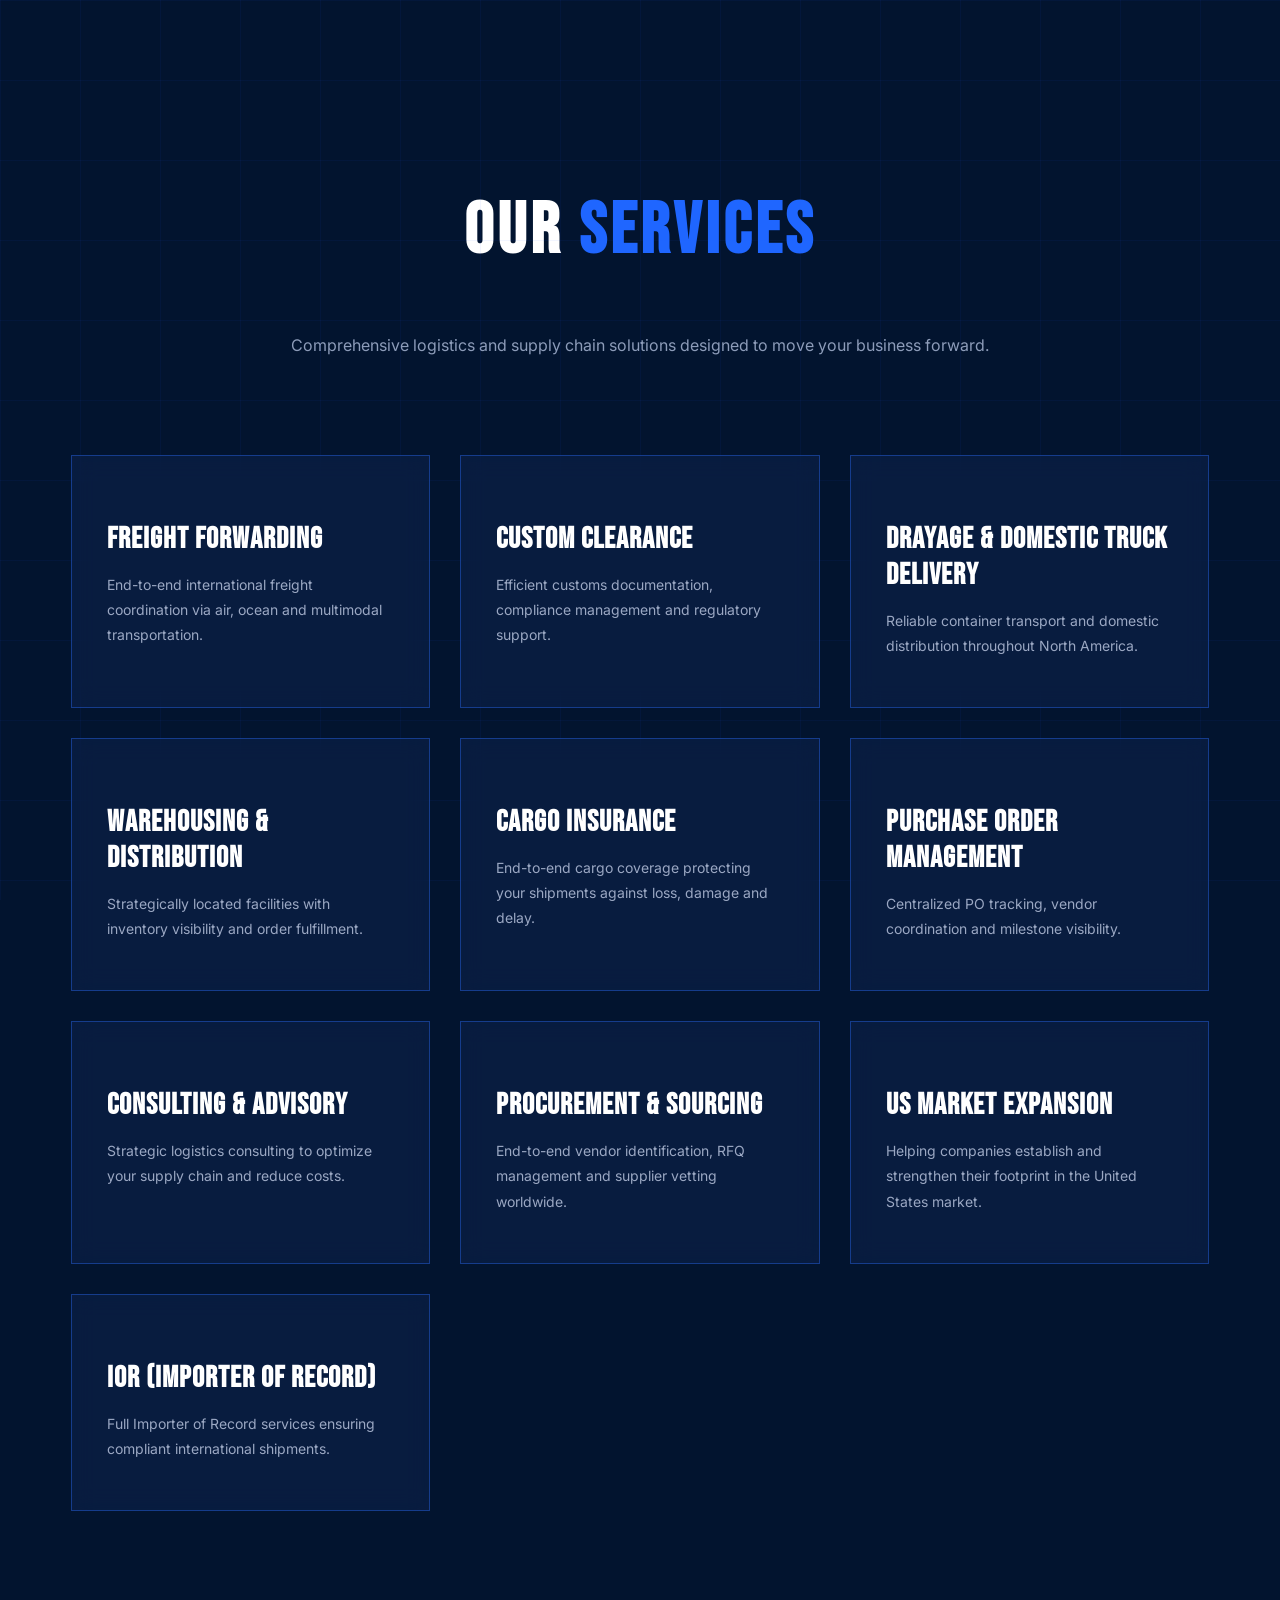
==== services.html @ 688cd77d "edits" ====
<!DOCTYPE html>
<html lang="en">
<head>
<meta charset="UTF-8">
<meta name="viewport" content="width=device-width, initial-scale=1.0">

<title>Our Services | Aeromar</title>

<link rel="stylesheet" href="css/services.css">

<link href="https://fonts.googleapis.com/css2?family=Inter:wght@300;400;500;600;700;800&display=swap" rel="stylesheet">

<link href="https://fonts.googleapis.com/css2?family=Bebas+Neue&display=swap" rel="stylesheet">

</head>

<body>

<div class="background-grid"></div>

<section class="hero">

    <h1>OUR <span>SERVICES</span></h1>

    <p>
        Comprehensive logistics and supply chain solutions
        designed to move your business forward.
    </p>

</section>

<section class="services-grid">

    <div class="service-card">
        <h3>Freight Forwarding</h3>
        <p>End-to-end international freight coordination via air, ocean and multimodal transportation.</p>
    </div>

    <div class="service-card">
        <h3>Custom Clearance</h3>
        <p>Efficient customs documentation, compliance management and regulatory support.</p>
    </div>

    <div class="service-card">
        <h3>Drayage & Domestic Truck Delivery</h3>
        <p>Reliable container transport and domestic distribution throughout North America.</p>
    </div>

    <div class="service-card">
        <h3>Warehousing & Distribution</h3>
        <p>Strategically located facilities with inventory visibility and order fulfillment.</p>
    </div>

    <div class="service-card">
        <h3>Cargo Insurance</h3>
        <p>End-to-end cargo coverage protecting your shipments against loss, damage and delay.</p>
    </div>

    <div class="service-card">
        <h3>Purchase Order Management</h3>
        <p>Centralized PO tracking, vendor coordination and milestone visibility.</p>
    </div>

    <div class="service-card">
        <h3>Consulting & Advisory</h3>
        <p>Strategic logistics consulting to optimize your supply chain and reduce costs.</p>
    </div>

    <div class="service-card">
        <h3>Procurement & Sourcing</h3>
        <p>End-to-end vendor identification, RFQ management and supplier vetting worldwide.</p>
    </div>

    <div class="service-card">
        <h3>US Market Expansion</h3>
        <p>Helping companies establish and strengthen their footprint in the United States market.</p>
    </div>

    <div class="service-card">
        <h3>IOR (Importer of Record)</h3>
        <p>Full Importer of Record services ensuring compliant international shipments.</p>
    </div>

</section>

<script src="js/services.js"></script>

</body>
</html>
---- css/services.css ----
body{
    font-family:Inter,sans-serif;
    background:#02142f;
    color:white;
    overflow-x:hidden;
}

.background-grid{
    position:fixed;
    inset:0;

    background:
      linear-gradient(rgba(41,91,255,.12) 1px,transparent 1px),
      linear-gradient(90deg,rgba(41,91,255,.12) 1px,transparent 1px);

    background-size:80px 80px;
    opacity:.5;
    pointer-events:none;
}

.hero{
    text-align:center;
    padding:120px 20px 80px;
}

.hero h1{
    font-family:'Bebas Neue';
    font-size:72px;
    letter-spacing:4px;
}

.hero span{
    color:#1f66ff;
}

.hero p{
    color:#8d9cb9;
    max-width:700px;
    margin:20px auto;
}

.services-grid{
    width:min(1200px,90%);
    margin:auto;

    display:grid;
    grid-template-columns:repeat(auto-fit,minmax(320px,1fr));
    gap:30px;

    padding-bottom:120px;
}

.service-card{
    background:rgba(20,45,95,.35);
    border:1px solid rgba(44,110,255,.4);

    padding:35px;

    backdrop-filter:blur(12px);

    opacity:0;
    transform:translateY(30px);

    transition:.35s;
}

.service-card.visible{
    opacity:1;
    transform:translateY(0);
}

.service-card:hover{
    border-color:#2367ff;
    transform:translateY(-6px);
}

.service-card h3{
    font-family:'Bebas Neue';
    letter-spacing:1px;
    font-size:30px;
    margin-bottom:15px;
}

.service-card p{
    color:#9ba8c3;
    line-height:1.8;
    font-size:14px;
}
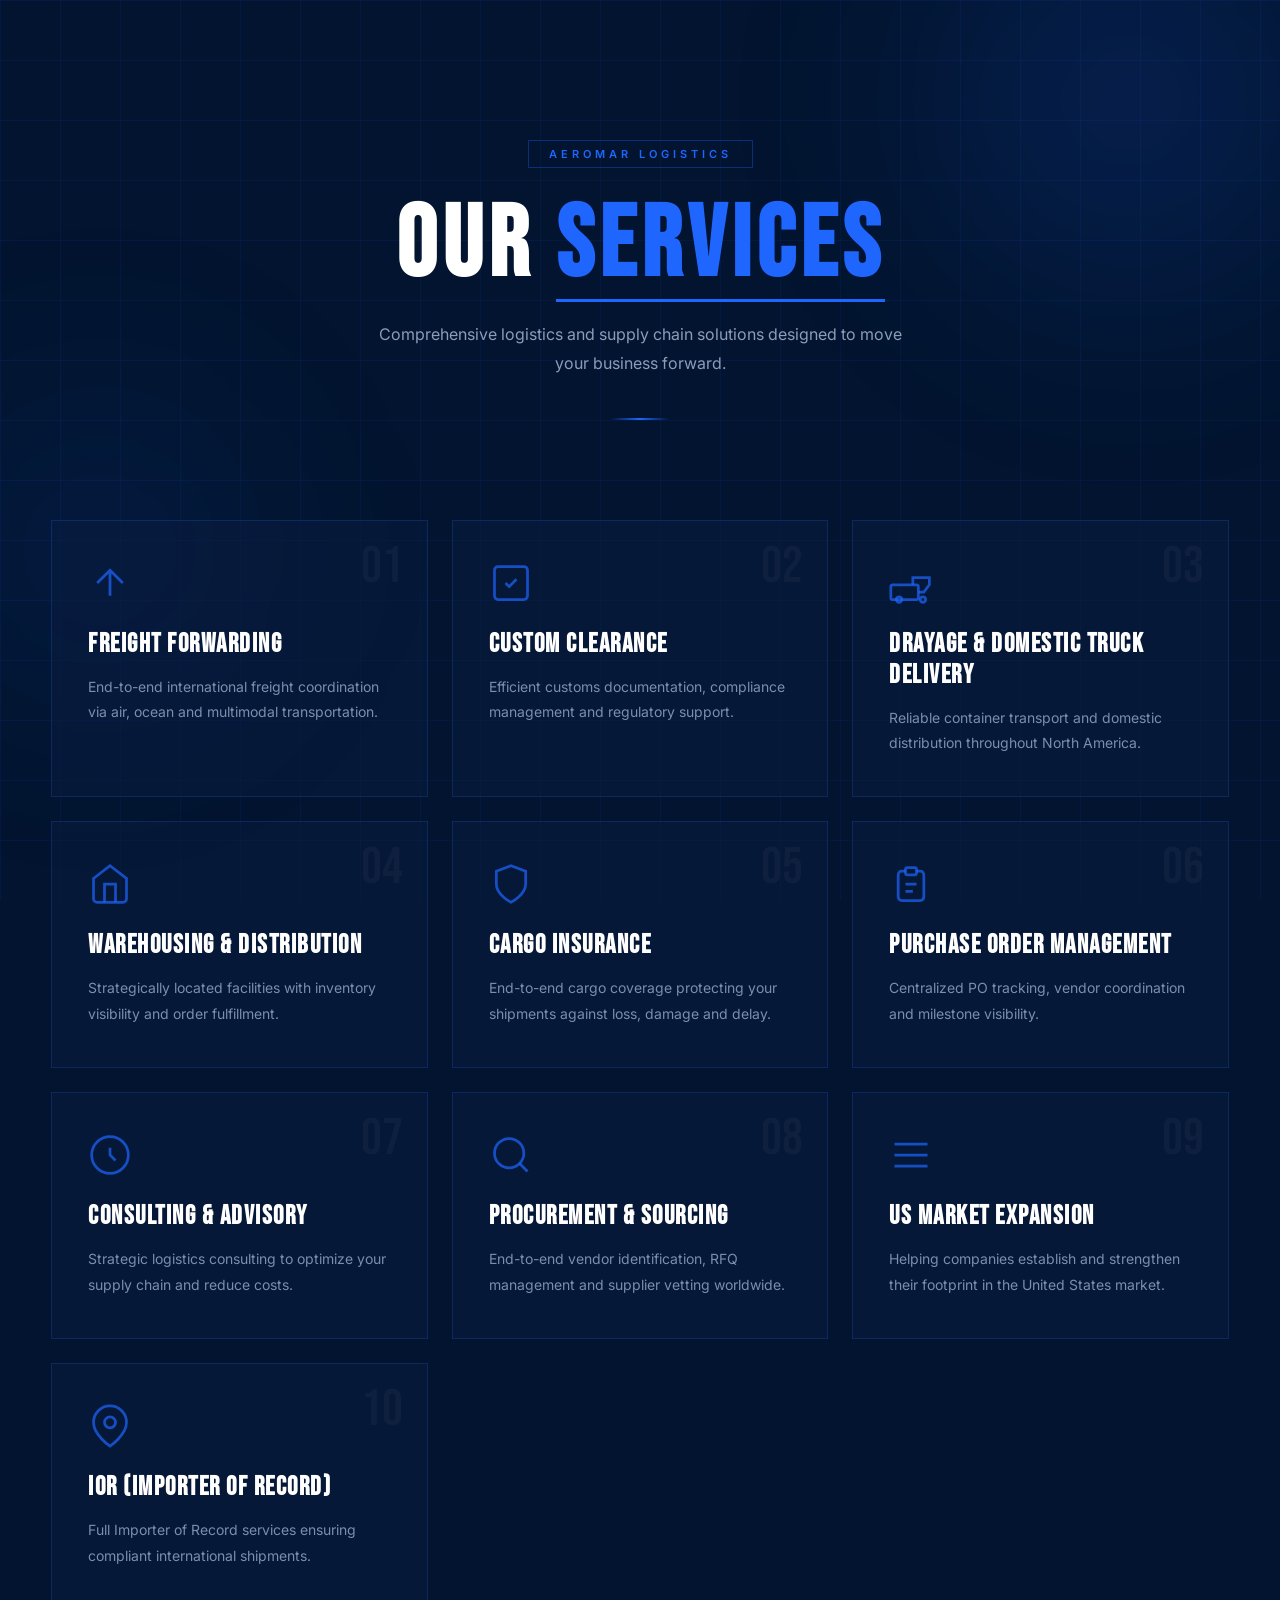
==== commit 5cae2e29: "chnages" ====
--- a/services.html
+++ b/services.html
@@ -3,87 +3,128 @@
 <head>
 <meta charset="UTF-8">
 <meta name="viewport" content="width=device-width, initial-scale=1.0">
-
 <title>Our Services | Aeromar</title>
-
 <link rel="stylesheet" href="css/services.css">
-
 <link href="https://fonts.googleapis.com/css2?family=Inter:wght@300;400;500;600;700;800&display=swap" rel="stylesheet">
-
 <link href="https://fonts.googleapis.com/css2?family=Bebas+Neue&display=swap" rel="stylesheet">
-
 </head>
-
 <body>
 
 <div class="background-grid"></div>
+<div class="orb orb-1"></div>
+<div class="orb orb-2"></div>
 
 <section class="hero">
-
-    <h1>OUR <span>SERVICES</span></h1>
-
-    <p>
-        Comprehensive logistics and supply chain solutions
-        designed to move your business forward.
-    </p>
-
+  <div class="hero-badge">AEROMAR LOGISTICS</div>
+  <h1>OUR <span>SERVICES</span></h1>
+  <p>Comprehensive logistics and supply chain solutions designed to move your business forward.</p>
+  <div class="hero-line"></div>
 </section>
 
 <section class="services-grid">
 
-    <div class="service-card">
-        <h3>Freight Forwarding</h3>
-        <p>End-to-end international freight coordination via air, ocean and multimodal transportation.</p>
+  <div class="service-card" data-index="0">
+    <div class="card-icon">
+      <svg viewBox="0 0 24 24" fill="none" stroke="currentColor" stroke-width="1.5"><path d="M12 19V5M5 12l7-7 7 7"/></svg>
     </div>
+    <div class="card-number">01</div>
+    <h3>Freight Forwarding</h3>
+    <p>End-to-end international freight coordination via air, ocean and multimodal transportation.</p>
+    <div class="card-glow"></div>
+  </div>
 
-    <div class="service-card">
-        <h3>Custom Clearance</h3>
-        <p>Efficient customs documentation, compliance management and regulatory support.</p>
+  <div class="service-card" data-index="1">
+    <div class="card-icon">
+      <svg viewBox="0 0 24 24" fill="none" stroke="currentColor" stroke-width="1.5"><rect x="3" y="3" width="18" height="18" rx="2"/><path d="M9 12l2 2 4-4"/></svg>
     </div>
+    <div class="card-number">02</div>
+    <h3>Custom Clearance</h3>
+    <p>Efficient customs documentation, compliance management and regulatory support.</p>
+    <div class="card-glow"></div>
+  </div>
 
-    <div class="service-card">
-        <h3>Drayage & Domestic Truck Delivery</h3>
-        <p>Reliable container transport and domestic distribution throughout North America.</p>
+  <div class="service-card" data-index="2">
+    <div class="card-icon">
+      <svg viewBox="0 0 24 24" fill="none" stroke="currentColor" stroke-width="1.5"><rect x="1" y="13" width="15" height="8" rx="1"/><path d="M16 17h3l3-4V9h-9v4"/><circle cx="5.5" cy="21" r="1.5"/><circle cx="18.5" cy="21" r="1.5"/></svg>
     </div>
+    <div class="card-number">03</div>
+    <h3>Drayage & Domestic Truck Delivery</h3>
+    <p>Reliable container transport and domestic distribution throughout North America.</p>
+    <div class="card-glow"></div>
+  </div>
 
-    <div class="service-card">
-        <h3>Warehousing & Distribution</h3>
-        <p>Strategically located facilities with inventory visibility and order fulfillment.</p>
+  <div class="service-card" data-index="3">
+    <div class="card-icon">
+      <svg viewBox="0 0 24 24" fill="none" stroke="currentColor" stroke-width="1.5"><path d="M3 9l9-7 9 7v11a2 2 0 01-2 2H5a2 2 0 01-2-2z"/><polyline points="9 22 9 12 15 12 15 22"/></svg>
     </div>
+    <div class="card-number">04</div>
+    <h3>Warehousing & Distribution</h3>
+    <p>Strategically located facilities with inventory visibility and order fulfillment.</p>
+    <div class="card-glow"></div>
+  </div>
 
-    <div class="service-card">
-        <h3>Cargo Insurance</h3>
-        <p>End-to-end cargo coverage protecting your shipments against loss, damage and delay.</p>
+  <div class="service-card" data-index="4">
+    <div class="card-icon">
+      <svg viewBox="0 0 24 24" fill="none" stroke="currentColor" stroke-width="1.5"><path d="M12 22s8-4 8-10V5l-8-3-8 3v7c0 6 8 10 8 10z"/></svg>
     </div>
+    <div class="card-number">05</div>
+    <h3>Cargo Insurance</h3>
+    <p>End-to-end cargo coverage protecting your shipments against loss, damage and delay.</p>
+    <div class="card-glow"></div>
+  </div>
 
-    <div class="service-card">
-        <h3>Purchase Order Management</h3>
-        <p>Centralized PO tracking, vendor coordination and milestone visibility.</p>
+  <div class="service-card" data-index="5">
+    <div class="card-icon">
+      <svg viewBox="0 0 24 24" fill="none" stroke="currentColor" stroke-width="1.5"><path d="M9 5H7a2 2 0 00-2 2v12a2 2 0 002 2h10a2 2 0 002-2V7a2 2 0 00-2-2h-2"/><rect x="9" y="3" width="6" height="4" rx="1"/><path d="M9 12h6M9 16h4"/></svg>
     </div>
+    <div class="card-number">06</div>
+    <h3>Purchase Order Management</h3>
+    <p>Centralized PO tracking, vendor coordination and milestone visibility.</p>
+    <div class="card-glow"></div>
+  </div>
 
-    <div class="service-card">
-        <h3>Consulting & Advisory</h3>
-        <p>Strategic logistics consulting to optimize your supply chain and reduce costs.</p>
+  <div class="service-card" data-index="6">
+    <div class="card-icon">
+      <svg viewBox="0 0 24 24" fill="none" stroke="currentColor" stroke-width="1.5"><circle cx="12" cy="12" r="10"/><path d="M12 8v4l3 3"/></svg>
     </div>
+    <div class="card-number">07</div>
+    <h3>Consulting & Advisory</h3>
+    <p>Strategic logistics consulting to optimize your supply chain and reduce costs.</p>
+    <div class="card-glow"></div>
+  </div>
 
-    <div class="service-card">
-        <h3>Procurement & Sourcing</h3>
-        <p>End-to-end vendor identification, RFQ management and supplier vetting worldwide.</p>
+  <div class="service-card" data-index="7">
+    <div class="card-icon">
+      <svg viewBox="0 0 24 24" fill="none" stroke="currentColor" stroke-width="1.5"><circle cx="11" cy="11" r="8"/><path d="M21 21l-4.35-4.35"/></svg>
     </div>
+    <div class="card-number">08</div>
+    <h3>Procurement & Sourcing</h3>
+    <p>End-to-end vendor identification, RFQ management and supplier vetting worldwide.</p>
+    <div class="card-glow"></div>
+  </div>
 
-    <div class="service-card">
-        <h3>US Market Expansion</h3>
-        <p>Helping companies establish and strengthen their footprint in the United States market.</p>
+  <div class="service-card" data-index="8">
+    <div class="card-icon">
+      <svg viewBox="0 0 24 24" fill="none" stroke="currentColor" stroke-width="1.5"><path d="M3 12h18M3 6h18M3 18h18"/></svg>
     </div>
+    <div class="card-number">09</div>
+    <h3>US Market Expansion</h3>
+    <p>Helping companies establish and strengthen their footprint in the United States market.</p>
+    <div class="card-glow"></div>
+  </div>
 
-    <div class="service-card">
-        <h3>IOR (Importer of Record)</h3>
-        <p>Full Importer of Record services ensuring compliant international shipments.</p>
+  <div class="service-card" data-index="9">
+    <div class="card-icon">
+      <svg viewBox="0 0 24 24" fill="none" stroke="currentColor" stroke-width="1.5"><path d="M21 10c0 7-9 13-9 13s-9-6-9-13a9 9 0 0118 0z"/><circle cx="12" cy="10" r="3"/></svg>
     </div>
+    <div class="card-number">10</div>
+    <h3>IOR (Importer of Record)</h3>
+    <p>Full Importer of Record services ensuring compliant international shipments.</p>
+    <div class="card-glow"></div>
+  </div>
 
 </section>
 
 <script src="js/services.js"></script>
-
 </body>
 </html>
--- a/css/services.css
+++ b/css/services.css
@@ -1,88 +1,252 @@
-body{
-    font-family:Inter,sans-serif;
-    background:#02142f;
-    color:white;
-    overflow-x:hidden;
-}
-
-.background-grid{
-    position:fixed;
-    inset:0;
-
-    background:
-      linear-gradient(rgba(41,91,255,.12) 1px,transparent 1px),
-      linear-gradient(90deg,rgba(41,91,255,.12) 1px,transparent 1px);
-
-    background-size:80px 80px;
-    opacity:.5;
-    pointer-events:none;
-}
-
-.hero{
-    text-align:center;
-    padding:120px 20px 80px;
-}
-
-.hero h1{
-    font-family:'Bebas Neue';
-    font-size:72px;
-    letter-spacing:4px;
-}
-
-.hero span{
-    color:#1f66ff;
-}
-
-.hero p{
-    color:#8d9cb9;
-    max-width:700px;
-    margin:20px auto;
-}
-
-.services-grid{
-    width:min(1200px,90%);
-    margin:auto;
-
-    display:grid;
-    grid-template-columns:repeat(auto-fit,minmax(320px,1fr));
-    gap:30px;
-
-    padding-bottom:120px;
-}
-
-.service-card{
-    background:rgba(20,45,95,.35);
-    border:1px solid rgba(44,110,255,.4);
-
-    padding:35px;
-
-    backdrop-filter:blur(12px);
-
-    opacity:0;
-    transform:translateY(30px);
-
-    transition:.35s;
-}
-
-.service-card.visible{
-    opacity:1;
-    transform:translateY(0);
-}
-
-.service-card:hover{
-    border-color:#2367ff;
-    transform:translateY(-6px);
-}
-
-.service-card h3{
-    font-family:'Bebas Neue';
-    letter-spacing:1px;
-    font-size:30px;
-    margin-bottom:15px;
-}
-
-.service-card p{
-    color:#9ba8c3;
-    line-height:1.8;
-    font-size:14px;
+*, *::before, *::after {
+  box-sizing: border-box;
+  margin: 0;
+  padding: 0;
+}
+
+body {
+  font-family: Inter, sans-serif;
+  background: #02142f;
+  color: white;
+  overflow-x: hidden;
+  min-height: 100vh;
+}
+
+/* Grid background */
+.background-grid {
+  position: fixed;
+  inset: 0;
+  background:
+    linear-gradient(rgba(41,91,255,.08) 1px, transparent 1px),
+    linear-gradient(90deg, rgba(41,91,255,.08) 1px, transparent 1px);
+  background-size: 60px 60px;
+  pointer-events: none;
+  z-index: 0;
+}
+
+/* Ambient orbs */
+.orb {
+  position: fixed;
+  border-radius: 50%;
+  filter: blur(80px);
+  pointer-events: none;
+  z-index: 0;
+}
+
+.orb-1 {
+  width: 600px;
+  height: 600px;
+  background: radial-gradient(circle, rgba(31,102,255,.18) 0%, transparent 70%);
+  top: -200px;
+  right: -150px;
+  animation: orbFloat 12s ease-in-out infinite;
+}
+
+.orb-2 {
+  width: 500px;
+  height: 500px;
+  background: radial-gradient(circle, rgba(31,102,255,.10) 0%, transparent 70%);
+  bottom: 100px;
+  left: -150px;
+  animation: orbFloat 15s ease-in-out infinite reverse;
+}
+
+@keyframes orbFloat {
+  0%, 100% { transform: translate(0, 0); }
+  50% { transform: translate(30px, -40px); }
+}
+
+/* Hero */
+.hero {
+  position: relative;
+  z-index: 1;
+  text-align: center;
+  padding: 140px 20px 100px;
+}
+
+.hero-badge {
+  display: inline-block;
+  font-size: 11px;
+  font-weight: 600;
+  letter-spacing: 4px;
+  color: #1f66ff;
+  border: 1px solid rgba(31,102,255,.35);
+  padding: 6px 20px;
+  margin-bottom: 28px;
+  text-transform: uppercase;
+  animation: fadeDown .8s ease both;
+}
+
+.hero h1 {
+  font-family: 'Bebas Neue', sans-serif;
+  font-size: clamp(60px, 10vw, 100px);
+  letter-spacing: 6px;
+  line-height: 1;
+  animation: fadeDown .8s .15s ease both;
+}
+
+.hero span {
+  color: #1f66ff;
+  position: relative;
+}
+
+.hero span::after {
+  content: '';
+  position: absolute;
+  bottom: 4px;
+  left: 0;
+  right: 0;
+  height: 3px;
+  background: #1f66ff;
+  transform: scaleX(0);
+  transform-origin: left;
+  animation: lineExpand 1s .9s ease forwards;
+}
+
+@keyframes lineExpand {
+  to { transform: scaleX(1); }
+}
+
+.hero p {
+  color: #8d9cb9;
+  max-width: 560px;
+  margin: 24px auto 0;
+  font-size: 16px;
+  line-height: 1.8;
+  animation: fadeDown .8s .3s ease both;
+}
+
+.hero-line {
+  width: 60px;
+  height: 2px;
+  background: linear-gradient(90deg, transparent, #1f66ff, transparent);
+  margin: 40px auto 0;
+  animation: fadeDown .8s .4s ease both;
+}
+
+/* Services grid */
+.services-grid {
+  position: relative;
+  z-index: 1;
+  width: min(1280px, 92%);
+  margin: 0 auto;
+  display: grid;
+  grid-template-columns: repeat(auto-fit, minmax(300px, 1fr));
+  gap: 24px;
+  padding-bottom: 140px;
+}
+
+/* Service card */
+.service-card {
+  position: relative;
+  background: rgba(10, 28, 65, 0.5);
+  border: 1px solid rgba(44, 110, 255, 0.2);
+  padding: 40px 36px;
+  overflow: hidden;
+  cursor: default;
+  opacity: 0;
+  transform: translateY(40px);
+  transition: opacity .5s ease, transform .5s ease, border-color .3s ease;
+}
+
+.service-card.visible {
+  opacity: 1;
+  transform: translateY(0);
+}
+
+.service-card:hover {
+  border-color: rgba(31, 102, 255, 0.7);
+  transform: translateY(-6px);
+}
+
+.service-card:hover .card-glow {
+  opacity: 1;
+}
+
+.service-card:hover .card-icon svg {
+  stroke: #1f66ff;
+  transform: scale(1.1);
+}
+
+.service-card:hover .card-number {
+  color: rgba(31, 102, 255, 0.4);
+}
+
+/* Top accent line per card */
+.service-card::before {
+  content: '';
+  position: absolute;
+  top: 0;
+  left: 0;
+  right: 0;
+  height: 2px;
+  background: linear-gradient(90deg, transparent, #1f66ff, transparent);
+  transform: scaleX(0);
+  transition: transform .4s ease;
+}
+
+.service-card:hover::before {
+  transform: scaleX(1);
+}
+
+/* Glow effect */
+.card-glow {
+  position: absolute;
+  inset: 0;
+  background: radial-gradient(ellipse at 50% 0%, rgba(31,102,255,.08) 0%, transparent 70%);
+  opacity: 0;
+  transition: opacity .4s ease;
+  pointer-events: none;
+}
+
+/* Card number */
+.card-number {
+  position: absolute;
+  top: 20px;
+  right: 24px;
+  font-family: 'Bebas Neue', sans-serif;
+  font-size: 52px;
+  color: rgba(255,255,255,.04);
+  line-height: 1;
+  transition: color .3s ease;
+  user-select: none;
+}
+
+/* Card icon */
+.card-icon {
+  width: 44px;
+  height: 44px;
+  margin-bottom: 24px;
+}
+
+.card-icon svg {
+  width: 100%;
+  height: 100%;
+  stroke: rgba(31,102,255,.7);
+  transition: stroke .3s ease, transform .3s ease;
+}
+
+/* Card text */
+.service-card h3 {
+  font-family: 'Bebas Neue', sans-serif;
+  font-size: 26px;
+  letter-spacing: 1.5px;
+  margin-bottom: 14px;
+  color: #fff;
+  position: relative;
+  z-index: 1;
+}
+
+.service-card p {
+  color: #7a8fad;
+  line-height: 1.85;
+  font-size: 14px;
+  position: relative;
+  z-index: 1;
+}
+
+/* Animations */
+@keyframes fadeDown {
+  from { opacity: 0; transform: translateY(-20px); }
+  to   { opacity: 1; transform: translateY(0); }
 }
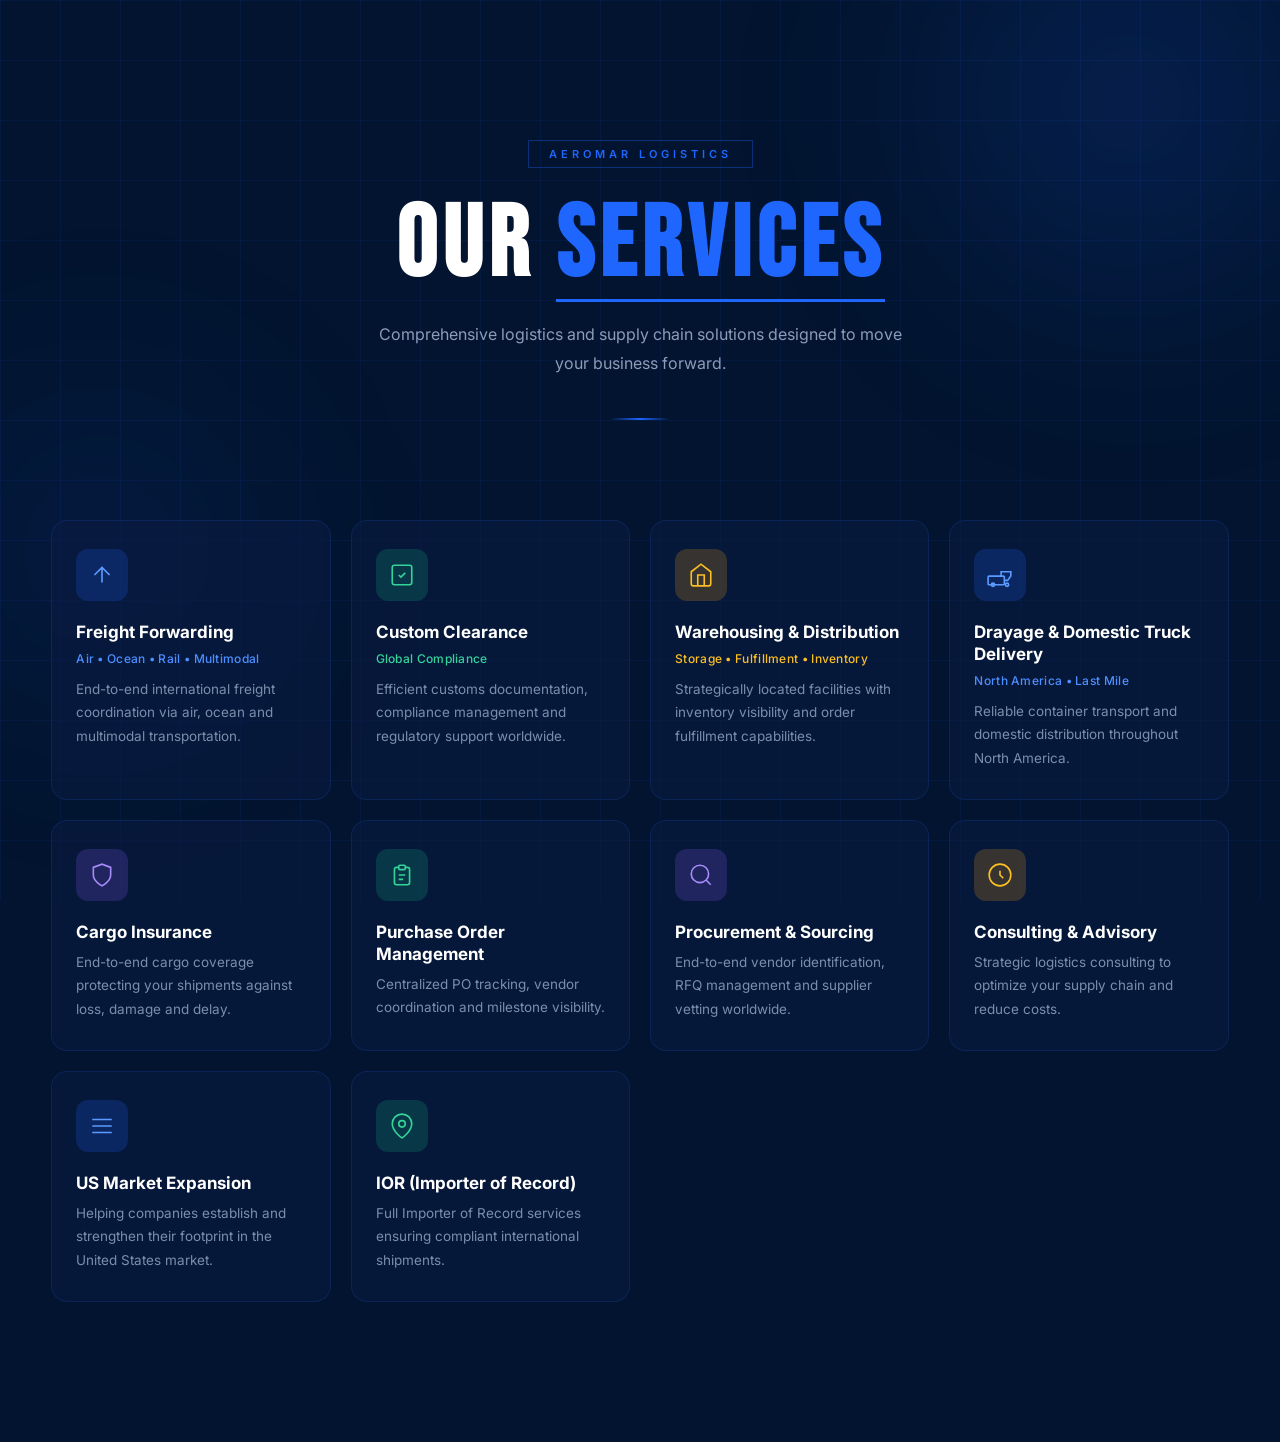
==== commit a44fc803: "chnages" ====
--- a/services.html
+++ b/services.html
@@ -27,79 +27,75 @@
     <div class="card-icon">
       <svg viewBox="0 0 24 24" fill="none" stroke="currentColor" stroke-width="1.5"><path d="M12 19V5M5 12l7-7 7 7"/></svg>
     </div>
-    <div class="card-number">01</div>
     <h3>Freight Forwarding</h3>
-    <p>End-to-end international freight coordination via air, ocean and multimodal transportation.</p>
+    <p class="card-tag">Air • Ocean • Rail • Multimodal</p>
+    <p class="card-desc">End-to-end international freight coordination via air, ocean and multimodal transportation.</p>
     <div class="card-glow"></div>
   </div>
 
   <div class="service-card" data-index="1">
-    <div class="card-icon">
+    <div class="card-icon green">
       <svg viewBox="0 0 24 24" fill="none" stroke="currentColor" stroke-width="1.5"><rect x="3" y="3" width="18" height="18" rx="2"/><path d="M9 12l2 2 4-4"/></svg>
     </div>
-    <div class="card-number">02</div>
     <h3>Custom Clearance</h3>
-    <p>Efficient customs documentation, compliance management and regulatory support.</p>
+    <p class="card-tag green">Global Compliance</p>
+    <p class="card-desc">Efficient customs documentation, compliance management and regulatory support worldwide.</p>
     <div class="card-glow"></div>
   </div>
 
   <div class="service-card" data-index="2">
-    <div class="card-icon">
-      <svg viewBox="0 0 24 24" fill="none" stroke="currentColor" stroke-width="1.5"><rect x="1" y="13" width="15" height="8" rx="1"/><path d="M16 17h3l3-4V9h-9v4"/><circle cx="5.5" cy="21" r="1.5"/><circle cx="18.5" cy="21" r="1.5"/></svg>
+    <div class="card-icon orange">
+      <svg viewBox="0 0 24 24" fill="none" stroke="currentColor" stroke-width="1.5"><path d="M3 9l9-7 9 7v11a2 2 0 01-2 2H5a2 2 0 01-2-2z"/><polyline points="9 22 9 12 15 12 15 22"/></svg>
     </div>
-    <div class="card-number">03</div>
-    <h3>Drayage & Domestic Truck Delivery</h3>
-    <p>Reliable container transport and domestic distribution throughout North America.</p>
+    <h3>Warehousing & Distribution</h3>
+    <p class="card-tag orange">Storage • Fulfillment • Inventory</p>
+    <p class="card-desc">Strategically located facilities with inventory visibility and order fulfillment capabilities.</p>
     <div class="card-glow"></div>
   </div>
 
   <div class="service-card" data-index="3">
     <div class="card-icon">
-      <svg viewBox="0 0 24 24" fill="none" stroke="currentColor" stroke-width="1.5"><path d="M3 9l9-7 9 7v11a2 2 0 01-2 2H5a2 2 0 01-2-2z"/><polyline points="9 22 9 12 15 12 15 22"/></svg>
+      <svg viewBox="0 0 24 24" fill="none" stroke="currentColor" stroke-width="1.5"><rect x="1" y="13" width="15" height="8" rx="1"/><path d="M16 17h3l3-4V9h-9v4"/><circle cx="5.5" cy="21" r="1.5"/><circle cx="18.5" cy="21" r="1.5"/></svg>
     </div>
-    <div class="card-number">04</div>
-    <h3>Warehousing & Distribution</h3>
-    <p>Strategically located facilities with inventory visibility and order fulfillment.</p>
+    <h3>Drayage & Domestic Truck Delivery</h3>
+    <p class="card-tag">North America • Last Mile</p>
+    <p class="card-desc">Reliable container transport and domestic distribution throughout North America.</p>
     <div class="card-glow"></div>
   </div>
 
   <div class="service-card" data-index="4">
-    <div class="card-icon">
+    <div class="card-icon purple">
       <svg viewBox="0 0 24 24" fill="none" stroke="currentColor" stroke-width="1.5"><path d="M12 22s8-4 8-10V5l-8-3-8 3v7c0 6 8 10 8 10z"/></svg>
     </div>
-    <div class="card-number">05</div>
     <h3>Cargo Insurance</h3>
-    <p>End-to-end cargo coverage protecting your shipments against loss, damage and delay.</p>
+    <p class="card-desc">End-to-end cargo coverage protecting your shipments against loss, damage and delay.</p>
     <div class="card-glow"></div>
   </div>
 
   <div class="service-card" data-index="5">
-    <div class="card-icon">
+    <div class="card-icon green">
       <svg viewBox="0 0 24 24" fill="none" stroke="currentColor" stroke-width="1.5"><path d="M9 5H7a2 2 0 00-2 2v12a2 2 0 002 2h10a2 2 0 002-2V7a2 2 0 00-2-2h-2"/><rect x="9" y="3" width="6" height="4" rx="1"/><path d="M9 12h6M9 16h4"/></svg>
     </div>
-    <div class="card-number">06</div>
     <h3>Purchase Order Management</h3>
-    <p>Centralized PO tracking, vendor coordination and milestone visibility.</p>
+    <p class="card-desc">Centralized PO tracking, vendor coordination and milestone visibility.</p>
     <div class="card-glow"></div>
   </div>
 
   <div class="service-card" data-index="6">
-    <div class="card-icon">
-      <svg viewBox="0 0 24 24" fill="none" stroke="currentColor" stroke-width="1.5"><circle cx="12" cy="12" r="10"/><path d="M12 8v4l3 3"/></svg>
+    <div class="card-icon purple">
+      <svg viewBox="0 0 24 24" fill="none" stroke="currentColor" stroke-width="1.5"><circle cx="11" cy="11" r="8"/><path d="M21 21l-4.35-4.35"/></svg>
     </div>
-    <div class="card-number">07</div>
-    <h3>Consulting & Advisory</h3>
-    <p>Strategic logistics consulting to optimize your supply chain and reduce costs.</p>
+    <h3>Procurement & Sourcing</h3>
+    <p class="card-desc">End-to-end vendor identification, RFQ management and supplier vetting worldwide.</p>
     <div class="card-glow"></div>
   </div>
 
   <div class="service-card" data-index="7">
-    <div class="card-icon">
-      <svg viewBox="0 0 24 24" fill="none" stroke="currentColor" stroke-width="1.5"><circle cx="11" cy="11" r="8"/><path d="M21 21l-4.35-4.35"/></svg>
+    <div class="card-icon orange">
+      <svg viewBox="0 0 24 24" fill="none" stroke="currentColor" stroke-width="1.5"><circle cx="12" cy="12" r="10"/><path d="M12 8v4l3 3"/></svg>
     </div>
-    <div class="card-number">08</div>
-    <h3>Procurement & Sourcing</h3>
-    <p>End-to-end vendor identification, RFQ management and supplier vetting worldwide.</p>
+    <h3>Consulting & Advisory</h3>
+    <p class="card-desc">Strategic logistics consulting to optimize your supply chain and reduce costs.</p>
     <div class="card-glow"></div>
   </div>
 
@@ -107,19 +103,17 @@
     <div class="card-icon">
       <svg viewBox="0 0 24 24" fill="none" stroke="currentColor" stroke-width="1.5"><path d="M3 12h18M3 6h18M3 18h18"/></svg>
     </div>
-    <div class="card-number">09</div>
     <h3>US Market Expansion</h3>
-    <p>Helping companies establish and strengthen their footprint in the United States market.</p>
+    <p class="card-desc">Helping companies establish and strengthen their footprint in the United States market.</p>
     <div class="card-glow"></div>
   </div>
 
   <div class="service-card" data-index="9">
-    <div class="card-icon">
+    <div class="card-icon green">
       <svg viewBox="0 0 24 24" fill="none" stroke="currentColor" stroke-width="1.5"><path d="M21 10c0 7-9 13-9 13s-9-6-9-13a9 9 0 0118 0z"/><circle cx="12" cy="10" r="3"/></svg>
     </div>
-    <div class="card-number">10</div>
     <h3>IOR (Importer of Record)</h3>
-    <p>Full Importer of Record services ensuring compliant international shipments.</p>
+    <p class="card-desc">Full Importer of Record services ensuring compliant international shipments.</p>
     <div class="card-glow"></div>
   </div>
 
--- a/css/services.css
+++ b/css/services.css
@@ -126,27 +126,25 @@
 
 /* Services grid */
 .services-grid {
-  position: relative;
-  z-index: 1;
   width: min(1280px, 92%);
   margin: 0 auto;
   display: grid;
-  grid-template-columns: repeat(auto-fit, minmax(300px, 1fr));
-  gap: 24px;
+  grid-template-columns: repeat(4, 1fr);
+  gap: 20px;
   padding-bottom: 140px;
 }
 
-/* Service card */
 .service-card {
   position: relative;
-  background: rgba(10, 28, 65, 0.5);
-  border: 1px solid rgba(44, 110, 255, 0.2);
-  padding: 40px 36px;
+  background: rgba(10, 28, 65, 0.6);
+  border: 1px solid rgba(44, 110, 255, 0.15);
+  border-radius: 16px;
+  padding: 28px 24px;
   overflow: hidden;
   cursor: default;
   opacity: 0;
   transform: translateY(40px);
-  transition: opacity .5s ease, transform .5s ease, border-color .3s ease;
+  transition: opacity .5s ease, transform .5s ease, border-color .3s ease, background .3s ease;
 }
 
 .service-card.visible {
@@ -155,98 +153,105 @@
 }
 
 .service-card:hover {
-  border-color: rgba(31, 102, 255, 0.7);
-  transform: translateY(-6px);
+  border-color: rgba(31, 102, 255, 0.5);
+  background: rgba(15, 35, 80, 0.75);
+  transform: translateY(-4px);
 }
 
 .service-card:hover .card-glow {
   opacity: 1;
 }
 
-.service-card:hover .card-icon svg {
-  stroke: #1f66ff;
-  transform: scale(1.1);
-}
-
-.service-card:hover .card-number {
-  color: rgba(31, 102, 255, 0.4);
-}
-
-/* Top accent line per card */
-.service-card::before {
-  content: '';
-  position: absolute;
-  top: 0;
-  left: 0;
-  right: 0;
-  height: 2px;
-  background: linear-gradient(90deg, transparent, #1f66ff, transparent);
-  transform: scaleX(0);
-  transition: transform .4s ease;
-}
-
-.service-card:hover::before {
-  transform: scaleX(1);
-}
-
-/* Glow effect */
 .card-glow {
   position: absolute;
   inset: 0;
-  background: radial-gradient(ellipse at 50% 0%, rgba(31,102,255,.08) 0%, transparent 70%);
+  background: radial-gradient(ellipse at 30% 0%, rgba(31,102,255,.07) 0%, transparent 70%);
   opacity: 0;
   transition: opacity .4s ease;
   pointer-events: none;
-}
-
-/* Card number */
-.card-number {
-  position: absolute;
-  top: 20px;
-  right: 24px;
-  font-family: 'Bebas Neue', sans-serif;
-  font-size: 52px;
-  color: rgba(255,255,255,.04);
-  line-height: 1;
-  transition: color .3s ease;
-  user-select: none;
-}
-
-/* Card icon */
+  border-radius: 16px;
+}
+
+/* Icon box */
 .card-icon {
-  width: 44px;
-  height: 44px;
-  margin-bottom: 24px;
+  width: 52px;
+  height: 52px;
+  border-radius: 12px;
+  background: rgba(31, 102, 255, 0.2);
+  display: flex;
+  align-items: center;
+  justify-content: center;
+  margin-bottom: 20px;
 }
 
 .card-icon svg {
-  width: 100%;
-  height: 100%;
-  stroke: rgba(31,102,255,.7);
-  transition: stroke .3s ease, transform .3s ease;
+  width: 26px;
+  height: 26px;
+  stroke: #5b9aff;
+}
+
+.card-icon.green {
+  background: rgba(16, 185, 129, 0.2);
+}
+
+.card-icon.green svg {
+  stroke: #34d399;
+}
+
+.card-icon.orange {
+  background: rgba(245, 158, 11, 0.2);
+}
+
+.card-icon.orange svg {
+  stroke: #fbbf24;
+}
+
+.card-icon.purple {
+  background: rgba(139, 92, 246, 0.2);
+}
+
+.card-icon.purple svg {
+  stroke: #a78bfa;
 }
 
 /* Card text */
 .service-card h3 {
-  font-family: 'Bebas Neue', sans-serif;
-  font-size: 26px;
-  letter-spacing: 1.5px;
-  margin-bottom: 14px;
+  font-family: Inter, sans-serif;
+  font-size: 17px;
+  font-weight: 700;
+  letter-spacing: 0;
+  margin-bottom: 8px;
   color: #fff;
-  position: relative;
-  z-index: 1;
-}
-
-.service-card p {
+  line-height: 1.3;
+}
+
+.card-tag {
+  font-size: 12px;
+  font-weight: 500;
+  color: #4d8fff;
+  margin-bottom: 12px;
+  letter-spacing: 0.3px;
+}
+
+.card-tag.green { color: #34d399; }
+.card-tag.orange { color: #fbbf24; }
+
+.card-desc {
   color: #7a8fad;
-  line-height: 1.85;
-  font-size: 14px;
-  position: relative;
-  z-index: 1;
-}
-
-/* Animations */
-@keyframes fadeDown {
-  from { opacity: 0; transform: translateY(-20px); }
-  to   { opacity: 1; transform: translateY(0); }
+  line-height: 1.75;
+  font-size: 13.5px;
+}
+
+/* Responsive */
+@media (max-width: 1024px) {
+  .services-grid {
+    grid-template-columns: repeat(2, 1fr);
+  }
+}
+
+@media (max-width: 560px) {
+  .services-grid {
+    grid-template-columns: 1fr;
+    width: 92%;
+  }
 }
